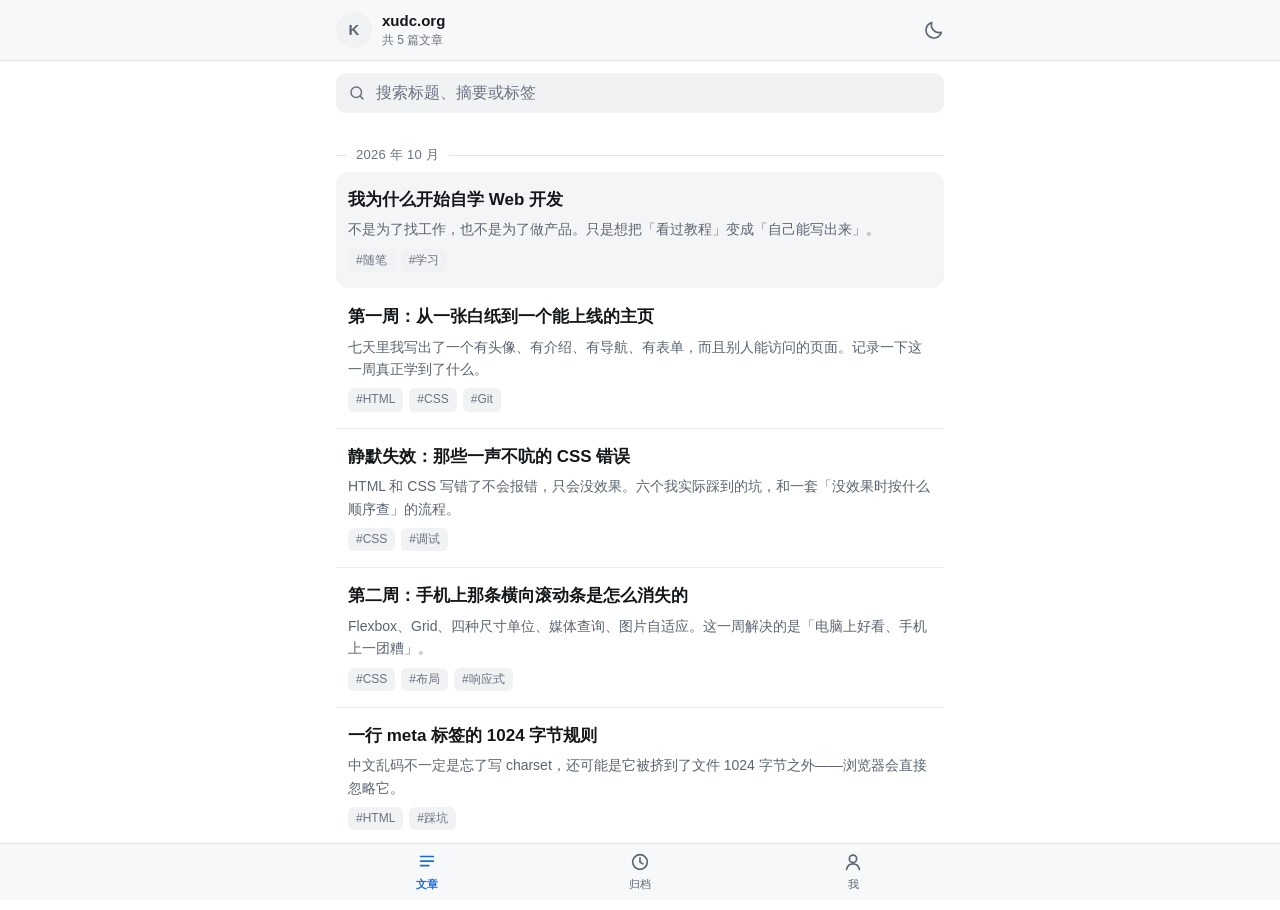
==== index.html @ 1f45d910 "首次提交：个人博客（纯静态，无框架）" ====
<!DOCTYPE html>
<html lang="zh-CN">
<head>
<meta charset="utf-8">
<meta name="viewport" content="width=device-width, initial-scale=1, viewport-fit=cover">
<title>文章 — xudc.org</title>
<meta name="description" content="kuanyuchen 的自学 Web 开发记录：HTML、CSS、JavaScript，每天一点。">
<script src="js/theme.js"></script>
<link rel="stylesheet" href="css/style.css">
</head>
<body>

<header class="topbar">
  <div class="topbar-inner">
    <div class="brand">
      <span class="avatar" aria-hidden="true">K</span>
      <span class="brand-text">
        <span class="bar-a">
          <span class="site-name">xudc.org</span>
          <span class="site-meta">共 5 篇文章</span>
        </span>
      </span>
    </div>
    <button class="icon-btn" id="themeToggle" type="button" aria-label="切换到深色模式">
      <svg class="ico icon-moon" width="22" height="22" viewBox="0 0 24 24" fill="none" stroke="currentColor" stroke-width="1.8" stroke-linecap="round" stroke-linejoin="round" aria-hidden="true"><path d="M20 14.5A8.5 8.5 0 0 1 9.5 4a8.5 8.5 0 1 0 10.5 10.5z"/></svg>
      <svg class="ico icon-sun" width="22" height="22" viewBox="0 0 24 24" fill="none" stroke="currentColor" stroke-width="1.8" stroke-linecap="round" aria-hidden="true"><circle cx="12" cy="12" r="4"/><path d="M12 2v2M12 20v2M2 12h2M20 12h2M4.9 4.9l1.4 1.4M17.7 17.7l1.4 1.4M19.1 4.9l-1.4 1.4M6.3 17.7l-1.4 1.4"/></svg>
    </button>
  </div>
</header>

<main class="wrap">

  <!-- 页面上不显示这个标题，但搜索引擎和读屏软件需要它 -->
  <h1 class="sr-only">xudc.org 的文章列表</h1>

  <!-- 搜索：没有 JavaScript 时它不会筛，但也绝不会报错 -->
  <form class="search" role="search">
    <svg width="18" height="18" viewBox="0 0 24 24" fill="none" stroke="currentColor" stroke-width="2" stroke-linecap="round" aria-hidden="true"><circle cx="11" cy="11" r="7"/><path d="M20 20l-3.8-3.8"/></svg>
    <input id="q" type="search" placeholder="搜索标题、摘要或标签" autocomplete="off" enterkeyhint="search">
  </form>

  <div id="listWrap">

    <!-- 一个月一组。月份标题同时承担「日期」的展示，所以每篇文章里不再写日期。 -->
    <section class="month">
      <h2 class="month-title"><span>2026 年 10 月</span></h2>

      <ul class="post-list">

        <li class="post is-pinned">
          <a class="post-link" href="posts/why-learn-web.html">
            <h3 class="post-title">我为什么开始自学 Web 开发</h3>
            <p class="post-summary">不是为了找工作，也不是为了做产品。只是想把「看过教程」变成「自己能写出来」。</p>
            <p class="post-tags"><span class="tag">#随笔</span><span class="tag">#学习</span></p>
          </a>
        </li>

        <li class="post">
          <a class="post-link" href="posts/week1-first-page.html">
            <h3 class="post-title">第一周：从一张白纸到一个能上线的主页</h3>
            <p class="post-summary">七天里我写出了一个有头像、有介绍、有导航、有表单，而且别人能访问的页面。记录一下这一周真正学到了什么。</p>
            <p class="post-tags"><span class="tag">#HTML</span><span class="tag">#CSS</span><span class="tag">#Git</span></p>
          </a>
        </li>

        <li class="post">
          <a class="post-link" href="posts/silent-css-failures.html">
            <h3 class="post-title">静默失效：那些一声不吭的 CSS 错误</h3>
            <p class="post-summary">HTML 和 CSS 写错了不会报错，只会没效果。六个我实际踩到的坑，和一套「没效果时按什么顺序查」的流程。</p>
            <p class="post-tags"><span class="tag">#CSS</span><span class="tag">#调试</span></p>
          </a>
        </li>

        <li class="post">
          <a class="post-link" href="posts/week2-responsive.html">
            <h3 class="post-title">第二周：手机上那条横向滚动条是怎么消失的</h3>
            <p class="post-summary">Flexbox、Grid、四种尺寸单位、媒体查询、图片自适应。这一周解决的是「电脑上好看、手机上一团糟」。</p>
            <p class="post-tags"><span class="tag">#CSS</span><span class="tag">#布局</span><span class="tag">#响应式</span></p>
          </a>
        </li>

        <li class="post">
          <a class="post-link" href="posts/meta-charset-1024.html">
            <h3 class="post-title">一行 meta 标签的 1024 字节规则</h3>
            <p class="post-summary">中文乱码不一定是忘了写 charset，还可能是它被挤到了文件 1024 字节之外——浏览器会直接忽略它。</p>
            <p class="post-tags"><span class="tag">#HTML</span><span class="tag">#踩坑</span></p>
          </a>
        </li>

      </ul>
    </section>

  </div>

  <p class="list-empty" id="listEmpty" hidden>没有找到相关的文章。</p>

</main>

<nav class="tabbar">
  <div class="tabbar-inner">
    <a class="tab is-active" href="index.html">
      <svg viewBox="0 0 24 24" fill="none" stroke="currentColor" stroke-width="1.8" stroke-linecap="round" aria-hidden="true"><path d="M5 6h14M5 11h14M5 16h9"/></svg>
      文章
    </a>
    <a class="tab" href="archive.html">
      <svg viewBox="0 0 24 24" fill="none" stroke="currentColor" stroke-width="1.8" stroke-linecap="round" aria-hidden="true"><circle cx="12" cy="12" r="8"/><path d="M12 7.5V12l3 2"/></svg>
      归档
    </a>
    <a class="tab" href="me.html">
      <svg viewBox="0 0 24 24" fill="none" stroke="currentColor" stroke-width="1.8" stroke-linecap="round" aria-hidden="true"><circle cx="12" cy="8.5" r="4"/><path d="M5 20c.8-4 4-6 7-6s6.2 2 7 6"/></svg>
      我
    </a>
  </div>
</nav>

<script src="js/app.js"></script>
</body>
</html>
---- css/style.css ----
/* ============================================================================
   xudc.org —— 全站样式
   ----------------------------------------------------------------------------
   这个文件负责：配色变量、顶栏、底栏、文章列表、归档页、「我」页、搜索框。

   文章正文的排版在 css/post.css 里（只有文章页会加载它）。

   ⚠️ 改配色时注意：深色那组变量写了【两遍】（下面第 2 节和第 3 节），
      两处内容必须完全一致。原因见第 2 节顶部的注释。
   ============================================================================ */


/* ============================================================================
   1. 浅色配色（默认）
   ============================================================================ */
html {
  /* 告诉浏览器"这个页面在浅色模式下"，这样滚动条、表单控件也会跟着变 */
  color-scheme: light;

  --bg: #ffffff;          /* 页面底色 */
  --bg-soft: #f7f8f9;     /* 顶栏、底栏 */
  --bg-sunken: #f1f2f4;   /* 搜索框、标签、代码块的底 */
  --bg-pin: #f4f5f7;      /* 置顶文章那一行的底（全站唯一的"强调"） */

  --text: #14171a;        /* 正文主色 */
  --text-sub: #5b6470;    /* 次要文字：摘要、说明 —— 白底上 6.00:1 */
  --text-meta: #6b7280;   /* 元信息：日期、标签 —— 白底上 4.83:1 */

  --line: #ebedef;        /* 列表里那种几乎看不见的分隔线 */
  --line-strong: #dfe2e6; /* 需要看得见的分隔线（顶栏、底栏） */

  --accent: #1a6dd4;      /* 链接、当前标签页 —— 白底上 5.02:1 */
  --press: #eef0f2;       /* 手指按下去时的反馈色 */

  --col: 640px;           /* 内容列的最大宽度（电脑上居中） */
  --topbar-h: 56px;
  --tabbar-h: 56px;
}


/* ============================================================================
   2. 深色配色（跟随系统）
   ----------------------------------------------------------------------------
   条件写的是 html:not([data-theme="light"])，意思是：
   「系统是深色，而且用户没有手动把主题锁成浅色」时才生效。

   第 3 节是「用户手动点开关选了深色」时生效。

   为什么必须写两遍：CSS 没有办法"把一个变量组定义一次、被两个条件引用"。
   所以只能复制一份。改深色配色时，两处一起改 —— 这是本项目唯一的
   手工同步点，README 里也写了。
   ============================================================================ */
@media (prefers-color-scheme: dark) {
  html:not([data-theme="light"]) {
    color-scheme: dark;

    --bg: #0f1115;
    --bg-soft: #16191e;
    --bg-sunken: #1c2027;
    --bg-pin: #1b2027;

    --text: #e8eaed;
    --text-sub: #a8b0ba;
    --text-meta: #8b939e;

    --line: #23272e;
    --line-strong: #2c3138;

    --accent: #6aa9ff;
    --press: #1e232a;
  }
}


/* ============================================================================
   3. 深色配色（用户手动选择）
   ⚠️ 这一节的内容必须和第 2 节里那一组完全一样。
   ============================================================================ */
html[data-theme="dark"] {
  color-scheme: dark;

  --bg: #0f1115;
  --bg-soft: #16191e;
  --bg-sunken: #1c2027;
  --bg-pin: #1b2027;

  --text: #e8eaed;
  --text-sub: #a8b0ba;
  --text-meta: #8b939e;

  --line: #23272e;
  --line-strong: #2c3138;

  --accent: #6aa9ff;
  --press: #1e232a;
}


/* ============================================================================
   4. 基础
   ============================================================================ */
* {
  box-sizing: border-box;
}

html {
  /* 阻止 iOS 横屏时自作主张放大字号 */
  -webkit-text-size-adjust: 100%;
  /* 点页内锚点跳转时，别让标题被吸顶的顶栏盖住 */
  scroll-padding-top: calc(var(--topbar-h) + 12px);
}

body {
  margin: 0;
  /* 手机端优先的中文字体栈：从上往下找第一个系统里装了的 */
  font-family: -apple-system, BlinkMacSystemFont, "Segoe UI", "PingFang SC",
               "Hiragino Sans GB", "Microsoft YaHei", "Noto Sans CJK SC",
               sans-serif;
  font-size: 16px;
  line-height: 1.6;
  color: var(--text);
  background: var(--bg);
  /* 底栏是固定定位的，会盖住页面最后一段。这里给它留出位置。 */
  padding-bottom: calc(var(--tabbar-h) + env(safe-area-inset-bottom, 0px) + 8px);
  /* 关掉手机点击时那层灰蓝色高亮块 —— 我们自己用 :active 做反馈 */
  -webkit-tap-highlight-color: transparent;
}

a {
  color: inherit;
  text-decoration: none;
}

img {
  max-width: 100%;
  height: auto;
}

button {
  font: inherit;
  color: inherit;
}

/* 键盘 Tab 走到时才显示焦点框（鼠标点击不显示，视觉更干净） */
:focus-visible {
  outline: 2px solid var(--accent);
  outline-offset: 2px;
  border-radius: 4px;
}

/* 行内代码。
   放在这里而不是 post.css，是因为它在文章正文之外也会出现
   （比如「我」页的每一条内容里）。 */
code {
  font-family: ui-monospace, SFMono-Regular, Menlo, Consolas,
               "Liberation Mono", monospace;
  font-size: 0.9em;
  padding: 2px 5px;
  border-radius: 5px;
  background: var(--bg-sunken);
}

/* 只给读屏软件看的文字：视觉上不存在，但 HTML 里在 */
.sr-only {
  position: absolute;
  width: 1px;
  height: 1px;
  padding: 0;
  margin: -1px;
  overflow: hidden;
  clip: rect(0, 0, 0, 0);
  white-space: nowrap;
  border: 0;
}


/* ============================================================================
   5. 内容列
   ----------------------------------------------------------------------------
   max-width + margin: 0 auto 就是"电脑上居中的一列"。
   手机上没有 640px 那么宽，它会自动缩到 100%，不会横向滚动。
   ============================================================================ */
.wrap {
  max-width: var(--col);
  margin: 0 auto;
  padding: 0 16px;
}


/* ============================================================================
   6. 顶栏（吸顶）
   ----------------------------------------------------------------------------
   sticky 的意思是"滚动时粘在顶部"，但它仍然占着文档流里的位置。
   所以页面内容不需要额外的 padding 去躲它 —— 这是它比 position: fixed
   省事的地方。
   ============================================================================ */
.topbar {
  position: sticky;
  top: 0;
  z-index: 20;
  background: var(--bg-soft);
  border-bottom: 1px solid var(--line-strong);
  /* 刘海屏：把内容压到安全区下面 */
  padding-top: env(safe-area-inset-top, 0px);
}

.topbar-inner {
  max-width: var(--col);
  margin: 0 auto;
  padding: 8px 12px 8px 16px;
  min-height: var(--topbar-h);
  display: flex;
  align-items: center;
  gap: 12px;
}

.brand {
  flex: 1;
  min-width: 0;
  display: flex;
  align-items: center;
  gap: 10px;
}

/* 头像：没有图片时显示名字首字，有图片时被 css 里的 background-image 盖住 */
.avatar {
  flex: none;
  width: 36px;
  height: 36px;
  border-radius: 50%;
  display: grid;
  place-items: center;
  background-color: var(--bg-sunken);
  background-size: cover;
  background-position: center;
  background-repeat: no-repeat;
  color: var(--text-sub);
  font-size: 15px;
  font-weight: 600;
  user-select: none;
}

.brand-text {
  position: relative;
  display: block;
  flex: 1;
  min-width: 0;
}

/* 顶栏的两套内容叠在同一个位置，靠透明度互换 —— 高度不变，所以不会跳动 */
.bar-a,
.bar-b {
  display: block;
  transition: opacity 0.2s ease;
}

.bar-b {
  position: absolute;
  inset: 0;
  opacity: 0;
  pointer-events: none;
}

.topbar.is-alt .bar-a {
  opacity: 0;
}

.topbar.is-alt .bar-b {
  opacity: 1;
}

.site-name {
  display: block;
  font-size: 15px;
  font-weight: 600;
  line-height: 1.35;
  white-space: nowrap;
  overflow: hidden;
  text-overflow: ellipsis;
}

.site-meta {
  display: block;
  font-size: 12px;
  line-height: 1.4;
  color: var(--text-meta);
  white-space: nowrap;
  overflow: hidden;
  text-overflow: ellipsis;
}

/* 文章页顶栏左边的返回入口 */
.back {
  flex: 1;
  min-width: 0;
  display: flex;
  align-items: center;
  gap: 6px;
  font-size: 15px;
  font-weight: 500;
  color: var(--accent);
}

/* 图标按钮（深色开关）。44px 是手机上"一定点得中"的最小尺寸。 */
.icon-btn {
  flex: none;
  width: 44px;
  height: 44px;
  display: grid;
  place-items: center;
  margin-right: -8px;
  background: none;
  border: 0;
  border-radius: 50%;
  cursor: pointer;
  color: var(--text-sub);
}

.icon-btn:active {
  background: var(--press);
}

/* 两个图标叠着放，靠主题状态显示其中一个 */
.icon-btn .ico {
  grid-area: 1 / 1;
  transition: opacity 0.2s ease, transform 0.2s ease;
}

/* 默认（浅色）：显示月亮，意思是"点一下切到深色" */
.icon-sun { opacity: 0; transform: scale(0.6) rotate(-40deg); }
.icon-moon { opacity: 1; }

@media (prefers-color-scheme: dark) {
  html:not([data-theme="light"]) .icon-sun { opacity: 1; transform: none; }
  html:not([data-theme="light"]) .icon-moon { opacity: 0; transform: scale(0.6) rotate(40deg); }
}

html[data-theme="dark"] .icon-sun { opacity: 1; transform: none; }
html[data-theme="dark"] .icon-moon { opacity: 0; transform: scale(0.6) rotate(40deg); }


/* ============================================================================
   7. 搜索框
   ============================================================================ */
.search {
  display: flex;
  align-items: center;
  gap: 8px;
  height: 40px;
  margin: 12px 0 4px;
  padding: 0 12px;
  border-radius: 10px;
  background: var(--bg-sunken);
  color: var(--text-meta);
}

.search input {
  flex: 1;
  min-width: 0;
  border: 0;
  outline: 0;
  background: transparent;
  font: inherit;
  /* 必须 ≥16px，否则 iOS 一聚焦就会把整个页面放大 */
  font-size: 16px;
  color: var(--text);
}

.search input::placeholder {
  color: var(--text-meta);
}

.list-empty {
  padding: 48px 16px;
  text-align: center;
  font-size: 14px;
  color: var(--text-sub);
}

.list-empty[hidden] {
  display: none;
}


/* ============================================================================
   8. 月份标题
   ----------------------------------------------------------------------------
   它同时干两件事：
     ① 把列表按月份分段
     ② 承担"日期"这个信息的展示 —— 所以每一篇文章里不用再写日期
   左右两条细线是从你的草图（------- 2026年10月 -------）来的。
   ============================================================================ */
.month-title {
  display: flex;
  align-items: center;
  gap: 10px;
  margin: 32px 0 2px;
  font-size: 13px;
  font-weight: 500;
  letter-spacing: 0.02em;
  color: var(--text-meta);
}

.month-title::before {
  content: "";
  flex: none;
  width: 10px;
  height: 1px;
  background: var(--line-strong);
}

.month-title::after {
  content: "";
  flex: 1;
  height: 1px;
  background: var(--line-strong);
}

.month[hidden] {
  display: none;
}


/* ============================================================================
   9. 文章列表
   ============================================================================ */
.post-list {
  list-style: none;
  margin: 0;
  padding: 0;
}

/* 同月内每篇文章之间一条极浅的线。
   月与月之间不画线 —— 月份标题本身就是分隔，画了反而乱。 */
.post + .post {
  border-top: 1px solid var(--line);
}

.post-link {
  display: block;
  padding: 16px 12px;
  border-radius: 12px;
}

.post-link:active {
  background: var(--press);
}

/* 置顶：唯一的"强调"，浅浅一层灰底，没有任何图标 */
.post.is-pinned {
  border-top-color: transparent;
  background: var(--bg-pin);
  border-radius: 12px;
  margin-top: 6px;
}

/* 置顶那一行的下一条，别贴着卡片底边画线 */
.post.is-pinned + .post {
  border-top-color: transparent;
}

.post-title {
  margin: 0;
  font-size: 17px;
  font-weight: 600;
  line-height: 1.45;
  /* 标题最多两行，第三行开始变省略号 */
  display: -webkit-box;
  -webkit-box-orient: vertical;
  -webkit-line-clamp: 2;
  line-clamp: 2;
  overflow: hidden;
}

.post-summary {
  margin: 6px 0 0;
  font-size: 14px;
  line-height: 1.6;
  color: var(--text-sub);
  /* 摘要固定两行 */
  display: -webkit-box;
  -webkit-box-orient: vertical;
  -webkit-line-clamp: 2;
  line-clamp: 2;
  overflow: hidden;
}

.post-tags {
  margin: 8px 0 0;
  display: flex;
  flex-wrap: wrap;
  gap: 6px;
}

.tag {
  display: inline-block;
  padding: 2px 8px;
  border-radius: 6px;
  background: var(--bg-sunken);
  color: var(--text-meta);
  font-size: 12px;
  line-height: 1.6;
  white-space: nowrap;
}


/* ============================================================================
   10. 归档页
   ----------------------------------------------------------------------------
   和主页列表用的是同一份内容，但只留标题 —— 目的是一屏能扫完全部文章。
   ============================================================================ */
.archive-list {
  list-style: none;
  margin: 0;
  padding: 0;
}

.archive-item {
  display: flex;
  align-items: baseline;
  gap: 10px;
  padding: 10px 12px;
  border-radius: 8px;
}

.archive-item:active {
  background: var(--press);
}

.archive-date {
  flex: none;
  width: 52px;
  font-size: 13px;
  color: var(--text-meta);
  font-variant-numeric: tabular-nums;
}

.archive-title {
  flex: 1;
  min-width: 0;
  font-size: 15px;
  line-height: 1.5;
}


/* ============================================================================
   11.「我」页
   ============================================================================ */
.hero {
  padding: 32px 4px 28px;
  text-align: center;
}

.hero-avatar {
  width: 84px;
  height: 84px;
  margin: 0 auto 14px;
  border-radius: 50%;
  display: grid;
  place-items: center;
  background-color: var(--bg-sunken);
  background-size: cover;
  background-position: center;
  color: var(--text-sub);
  font-size: 32px;
  font-weight: 600;
  user-select: none;
}

.hero-name {
  margin: 0;
  font-size: 20px;
  font-weight: 700;
}

.hero-bio {
  max-width: 30em;
  margin: 12px auto 0;
  font-size: 15px;
  line-height: 1.75;
  color: var(--text-sub);
}

.hero-bio p {
  margin: 0 0 8px;
}

.hero-bio p:last-child {
  margin-bottom: 0;
}

.hero-links {
  margin: 16px 0 0;
  display: flex;
  flex-wrap: wrap;
  justify-content: center;
  gap: 8px 18px;
  font-size: 14px;
}

.hero-links a {
  color: var(--accent);
}

.feed {
  list-style: none;
  margin: 0;
  padding: 0;
}

.feed-item {
  padding: 16px 12px;
  border-top: 1px solid var(--line);
}

.feed-date {
  display: block;
  font-size: 12px;
  color: var(--text-meta);
}

.feed-text {
  margin: 4px 0 0;
  font-size: 15px;
  line-height: 1.7;
}


/* ============================================================================
   12. 底栏（固定）
   ============================================================================ */
.tabbar {
  position: fixed;
  left: 0;
  right: 0;
  bottom: 0;
  z-index: 20;
  background: var(--bg-soft);
  border-top: 1px solid var(--line-strong);
  /* 全面屏底部那条横条：把按钮抬到它上面去 */
  padding-bottom: env(safe-area-inset-bottom, 0px);
}

.tabbar-inner {
  max-width: var(--col);
  margin: 0 auto;
  display: flex;
}

.tab {
  flex: 1;
  min-height: var(--tabbar-h);
  display: flex;
  flex-direction: column;
  align-items: center;
  justify-content: center;
  gap: 3px;
  font-size: 11px;
  color: var(--text-sub);
}

.tab:active {
  background: var(--press);
}

.tab.is-active {
  color: var(--accent);
  font-weight: 600;
}

.tab svg {
  width: 22px;
  height: 22px;
}


/* ============================================================================
   13. 尊重系统「减弱动态效果」的设置
   ============================================================================ */
@media (prefers-reduced-motion: reduce) {
  .bar-a,
  .bar-b,
  .icon-btn .ico {
    transition: none;
  }
}
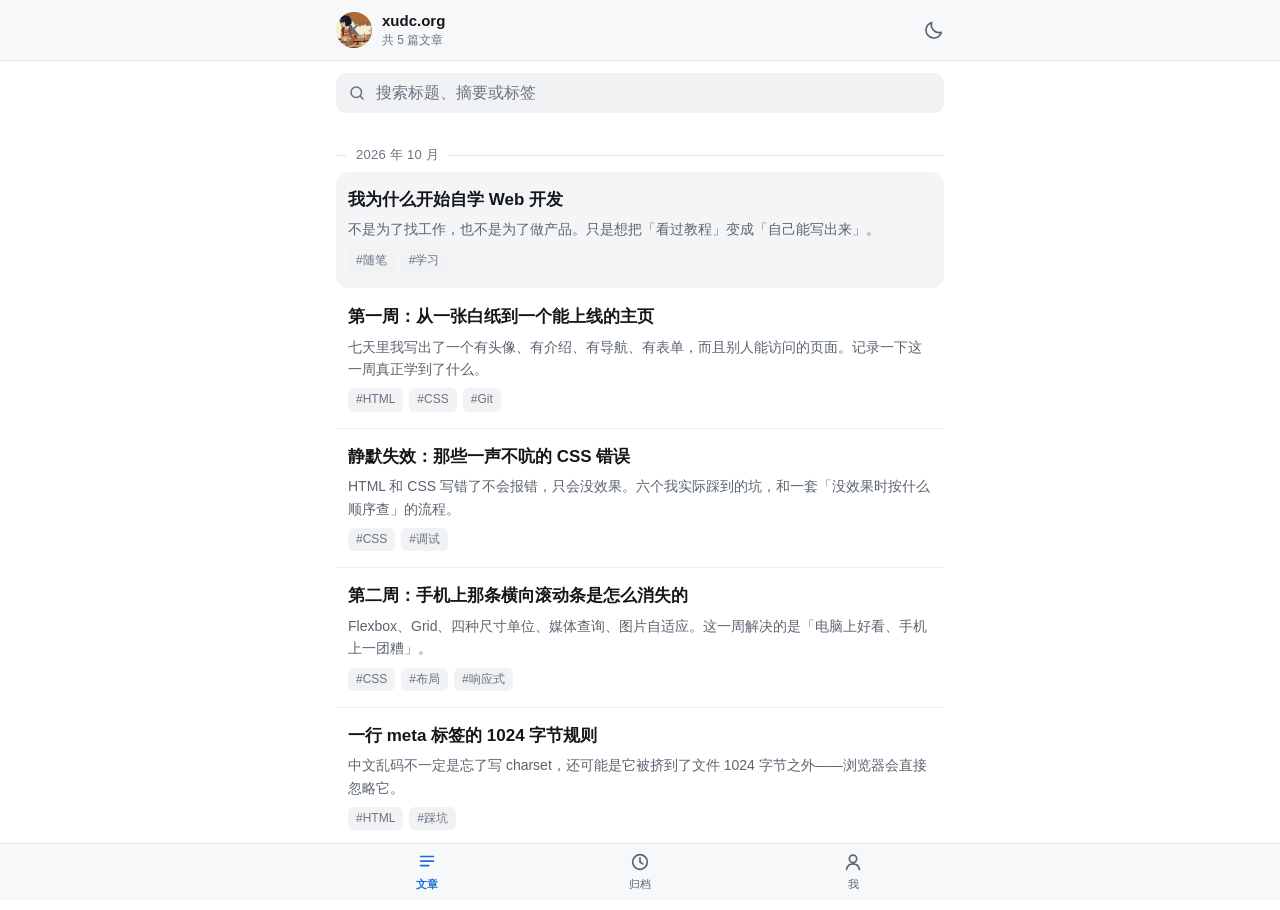
==== commit 81dd667d: "更改头像" ====
--- a/index.html
+++ b/index.html
@@ -13,7 +13,7 @@
 <header class="topbar">
   <div class="topbar-inner">
     <div class="brand">
-      <span class="avatar" aria-hidden="true">K</span>
+      <span class="avatar" style="background-image: url('img/touxiang.jpg')" aria-hidden="true">K</span>
       <span class="brand-text">
         <span class="bar-a">
           <span class="site-name">xudc.org</span>
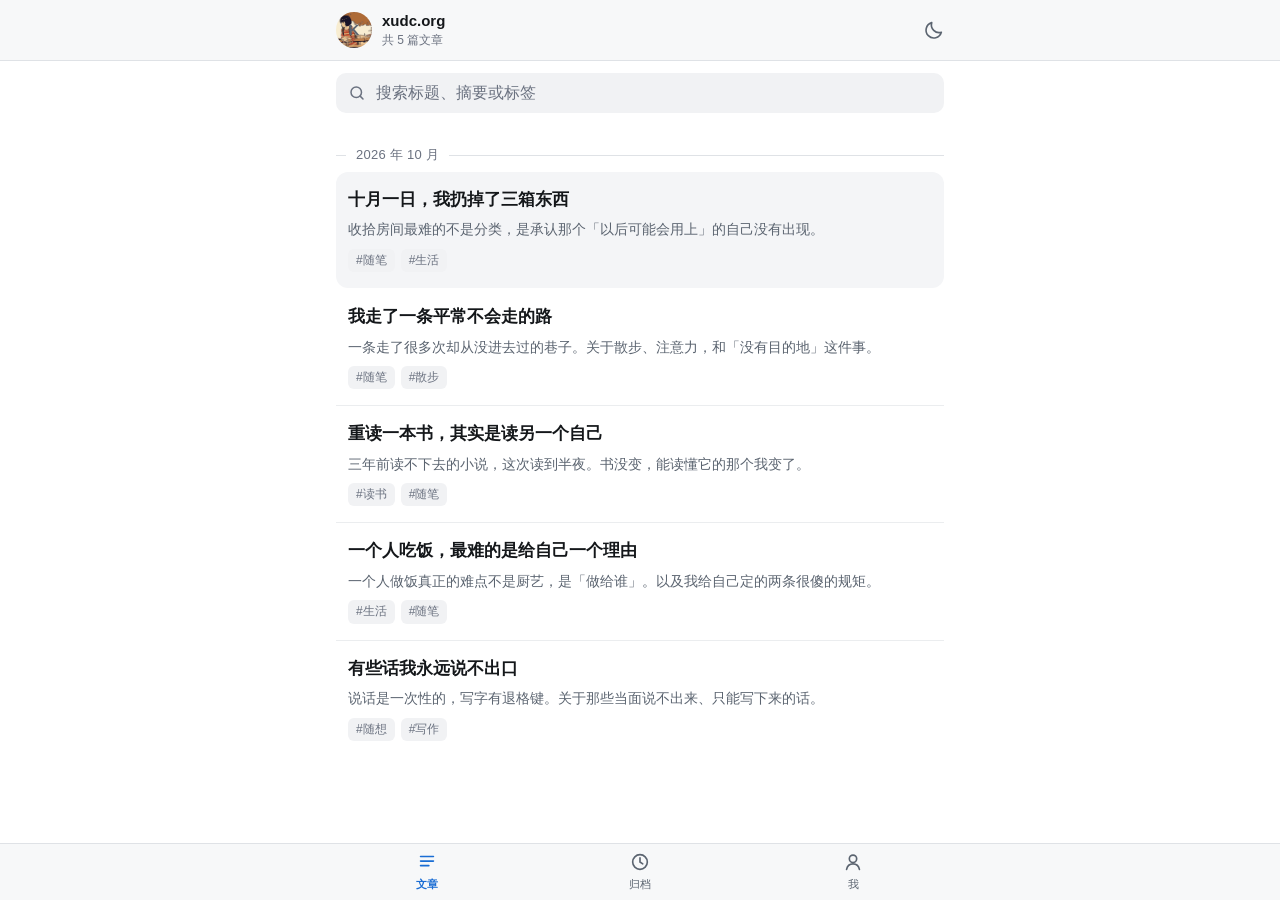
==== commit 8e02b005: "换掉占位文章：「我」页动态一并换成日常向" ====
--- a/index.html
+++ b/index.html
@@ -7,6 +7,18 @@
 <meta name="description" content="kuanyuchen 的自学 Web 开发记录：HTML、CSS、JavaScript，每天一点。">
 <script src="js/theme.js"></script>
 <link rel="stylesheet" href="css/style.css">
+
+<!-- 让 iOS 把这个站当成一个 App（而不是一个网址）装到主屏幕上。
+     scope 写在 manifest 里 —— 它决定「哪些页面算这个 App 的地盘」，
+     地盘内的跳转才不会掉回 Safari。详见 README「装到手机主屏幕上」。 -->
+<link rel="manifest" href="manifest.webmanifest">
+<link rel="apple-touch-icon" href="img/touxiang-180.png">
+<meta name="apple-mobile-web-app-capable" content="yes">
+<meta name="apple-mobile-web-app-title" content="xudc">
+<meta name="mobile-web-app-capable" content="yes">
+<!-- 独立窗口顶部那条状态栏的颜色：浅色/深色各一个，别再写两遍深色变量了 -->
+<meta name="theme-color" content="#ffffff" media="(prefers-color-scheme: light)">
+<meta name="theme-color" content="#0f1115" media="(prefers-color-scheme: dark)">
 </head>
 <body>
 
@@ -48,42 +60,42 @@
       <ul class="post-list">
 
         <li class="post is-pinned">
-          <a class="post-link" href="posts/why-learn-web.html">
-            <h3 class="post-title">我为什么开始自学 Web 开发</h3>
-            <p class="post-summary">不是为了找工作，也不是为了做产品。只是想把「看过教程」变成「自己能写出来」。</p>
-            <p class="post-tags"><span class="tag">#随笔</span><span class="tag">#学习</span></p>
+          <a class="post-link" href="posts/tidy-the-drawer.html">
+            <h3 class="post-title">十月一日，我扔掉了三箱东西</h3>
+            <p class="post-summary">收拾房间最难的不是分类，是承认那个「以后可能会用上」的自己没有出现。</p>
+            <p class="post-tags"><span class="tag">#随笔</span><span class="tag">#生活</span></p>
           </a>
         </li>
 
         <li class="post">
-          <a class="post-link" href="posts/week1-first-page.html">
-            <h3 class="post-title">第一周：从一张白纸到一个能上线的主页</h3>
-            <p class="post-summary">七天里我写出了一个有头像、有介绍、有导航、有表单，而且别人能访问的页面。记录一下这一周真正学到了什么。</p>
-            <p class="post-tags"><span class="tag">#HTML</span><span class="tag">#CSS</span><span class="tag">#Git</span></p>
+          <a class="post-link" href="posts/an-autumn-walk.html">
+            <h3 class="post-title">我走了一条平常不会走的路</h3>
+            <p class="post-summary">一条走了很多次却从没进去过的巷子。关于散步、注意力，和「没有目的地」这件事。</p>
+            <p class="post-tags"><span class="tag">#随笔</span><span class="tag">#散步</span></p>
           </a>
         </li>
 
         <li class="post">
-          <a class="post-link" href="posts/silent-css-failures.html">
-            <h3 class="post-title">静默失效：那些一声不吭的 CSS 错误</h3>
-            <p class="post-summary">HTML 和 CSS 写错了不会报错，只会没效果。六个我实际踩到的坑，和一套「没效果时按什么顺序查」的流程。</p>
-            <p class="post-tags"><span class="tag">#CSS</span><span class="tag">#调试</span></p>
+          <a class="post-link" href="posts/rereading-an-old-book.html">
+            <h3 class="post-title">重读一本书，其实是读另一个自己</h3>
+            <p class="post-summary">三年前读不下去的小说，这次读到半夜。书没变，能读懂它的那个我变了。</p>
+            <p class="post-tags"><span class="tag">#读书</span><span class="tag">#随笔</span></p>
           </a>
         </li>
 
         <li class="post">
-          <a class="post-link" href="posts/week2-responsive.html">
-            <h3 class="post-title">第二周：手机上那条横向滚动条是怎么消失的</h3>
-            <p class="post-summary">Flexbox、Grid、四种尺寸单位、媒体查询、图片自适应。这一周解决的是「电脑上好看、手机上一团糟」。</p>
-            <p class="post-tags"><span class="tag">#CSS</span><span class="tag">#布局</span><span class="tag">#响应式</span></p>
+          <a class="post-link" href="posts/cooking-for-one.html">
+            <h3 class="post-title">一个人吃饭，最难的是给自己一个理由</h3>
+            <p class="post-summary">一个人做饭真正的难点不是厨艺，是「做给谁」。以及我给自己定的两条很傻的规矩。</p>
+            <p class="post-tags"><span class="tag">#生活</span><span class="tag">#随笔</span></p>
           </a>
         </li>
 
         <li class="post">
-          <a class="post-link" href="posts/meta-charset-1024.html">
-            <h3 class="post-title">一行 meta 标签的 1024 字节规则</h3>
-            <p class="post-summary">中文乱码不一定是忘了写 charset，还可能是它被挤到了文件 1024 字节之外——浏览器会直接忽略它。</p>
-            <p class="post-tags"><span class="tag">#HTML</span><span class="tag">#踩坑</span></p>
+          <a class="post-link" href="posts/things-i-cant-say.html">
+            <h3 class="post-title">有些话我永远说不出口</h3>
+            <p class="post-summary">说话是一次性的，写字有退格键。关于那些当面说不出来、只能写下来的话。</p>
+            <p class="post-tags"><span class="tag">#随想</span><span class="tag">#写作</span></p>
           </a>
         </li>
 
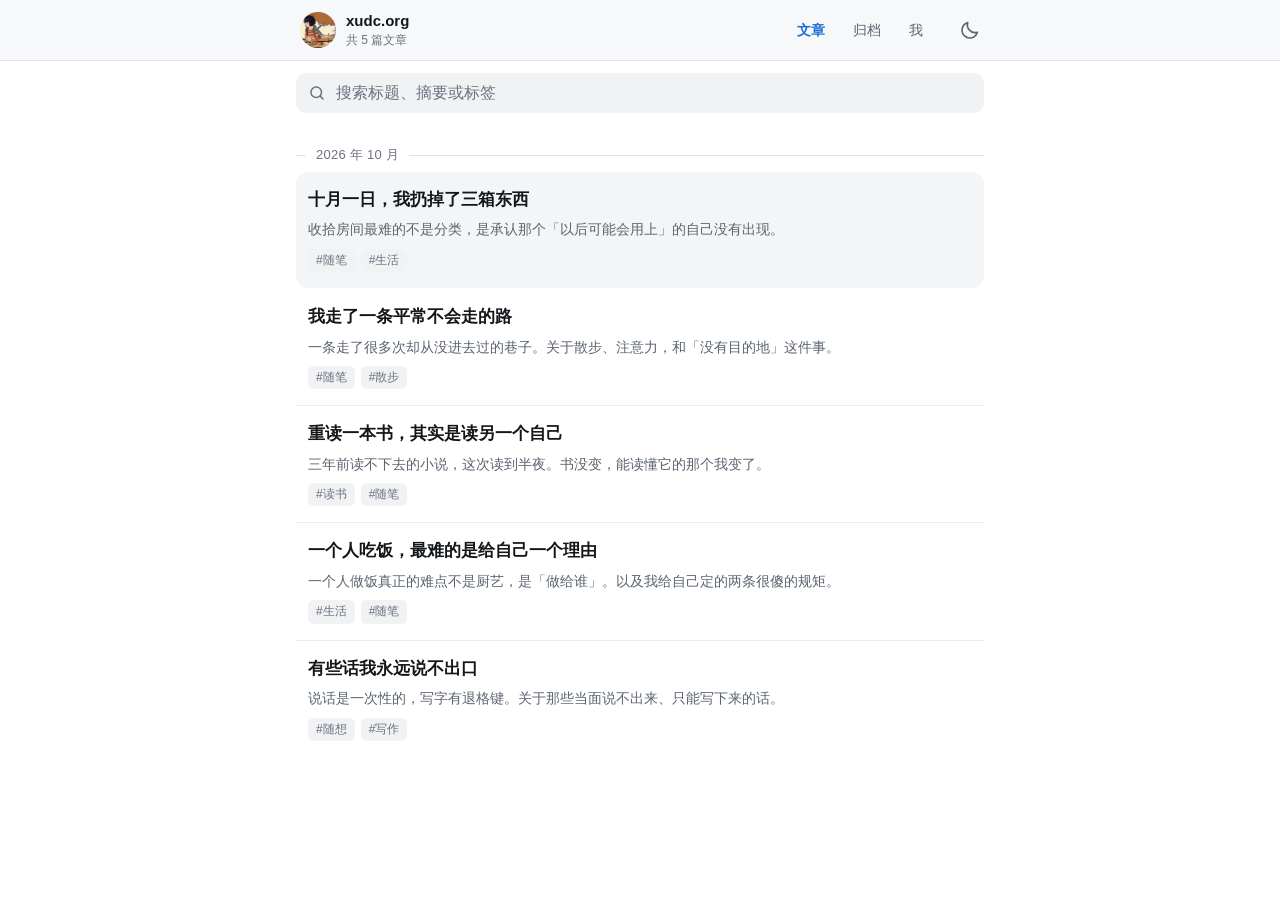
==== commit 4eb45924: "桌面端：导航移到顶栏，底栏仅在手机显示" ====
--- a/index.html
+++ b/index.html
@@ -33,6 +33,15 @@
         </span>
       </span>
     </div>
+
+    <!-- 桌面端导航：手机上 display: none，只在 ≥768px 时出现（见 style.css 第 14、15 节）。
+         当前页在链接上加 .is-active，和底栏那三个保持一致。 -->
+    <nav class="nav-desktop" aria-label="站点导航">
+      <a href="index.html" class="is-active">文章</a>
+      <a href="archive.html">归档</a>
+      <a href="me.html">我</a>
+    </nav>
+
     <button class="icon-btn" id="themeToggle" type="button" aria-label="切换到深色模式">
       <svg class="ico icon-moon" width="22" height="22" viewBox="0 0 24 24" fill="none" stroke="currentColor" stroke-width="1.8" stroke-linecap="round" stroke-linejoin="round" aria-hidden="true"><path d="M20 14.5A8.5 8.5 0 0 1 9.5 4a8.5 8.5 0 1 0 10.5 10.5z"/></svg>
       <svg class="ico icon-sun" width="22" height="22" viewBox="0 0 24 24" fill="none" stroke="currentColor" stroke-width="1.8" stroke-linecap="round" aria-hidden="true"><circle cx="12" cy="12" r="4"/><path d="M12 2v2M12 20v2M2 12h2M20 12h2M4.9 4.9l1.4 1.4M17.7 17.7l1.4 1.4M19.1 4.9l-1.4 1.4M6.3 17.7l-1.4 1.4"/></svg>
--- a/css/style.css
+++ b/css/style.css
@@ -684,3 +684,98 @@
     transition: none;
   }
 }
+
+
+/* ============================================================================
+   14. 顶栏里的桌面导航
+   ----------------------------------------------------------------------------
+   HTML 里 .nav-desktop 写在主题开关按钮【之前】，所有页面都有这一段。
+
+   默认（手机）它是 display: none —— 手机上导航靠底部那条 .tabbar，
+   顶栏里再塞一行链接会把站名挤成两行。所以这里先藏起来，
+   等屏幕够宽了（下一节）再让它出现。
+
+   为什么不复用 .tabbar：底栏那三个链接是"图标在上、文字在下"的竖排结构，
+   塞进顶栏要写一堆反向覆盖，容易出细节问题。新加一个干净的 <nav> 更省事。
+   ============================================================================ */
+.nav-desktop {
+  display: none;
+}
+
+
+/* ============================================================================
+   15. 桌面端（min-width: 768px）
+   ----------------------------------------------------------------------------
+   ⚠️ 这一节只写"屏幕够宽时才生效"的覆盖，用 min-width 而不是 max-width。
+
+   原因：手机样式全在上面那些默认规则里，一条都没动。手机屏幕是 375～430px，
+   永远进不来这个媒体查询 —— 所以这里的任何改动都不可能在手机上生效。
+   如果反过来用 max-width 写，就得把现有的手机样式搬进去，搬漏一条就出事。
+
+   改了什么（4 件事）：
+     ① 底栏导航隐藏 —— 桌面上一整条固定底栏很怪，而且会挡住长文章
+     ② 导航改到顶栏（.nav-desktop 从 display: none 变成 flex）
+     ③ 内容列从 640px 放到 720px
+     ④ 正文从 34em 放到 38em（约 38 个汉字一行，仍在舒适范围内）
+   ============================================================================ */
+@media (min-width: 768px) {
+
+  /* ① 底栏消失，body 也就不需要给它留出那 64px 了 */
+  .tabbar {
+    display: none;
+  }
+
+  body {
+    padding-bottom: 40px;
+  }
+
+  /* ② 顶栏导航出现。margin-left: auto 把它和主题开关一起推到右边 ——
+        .brand 上的 flex: 1 负责占住左边剩下的空间。 */
+  .nav-desktop {
+    display: flex;
+    align-items: center;
+    gap: 2px;
+    margin-left: auto;
+  }
+
+  .nav-desktop a {
+    padding: 7px 13px;
+    border-radius: 8px;
+    font-size: 14px;
+    color: var(--text-sub);
+    white-space: nowrap;
+  }
+
+  /* 鼠标悬停才有反馈色。手机上不需要，所以这段只在桌面端出现 */
+  .nav-desktop a:hover {
+    background: var(--bg-sunken);
+    color: var(--text);
+  }
+
+  /* 当前所在的那一页，和底栏的 .is-active 用同一个强调色 */
+  .nav-desktop a.is-active {
+    color: var(--accent);
+    font-weight: 600;
+  }
+
+  /* ③ 内容列宽一点。手机那条 640px 只对窄屏有意义。
+        只覆盖到顶栏内层和内容列 —— 不动 .post-footer 的 34em，
+        免得正文页的页脚比正文宽出一截。 */
+  .wrap,
+  .topbar-inner {
+    max-width: 720px;
+  }
+
+  /* ④ 正文窄一点。34em 在电脑上有点局促，38em 大约一行 38 个汉字，
+        还在中文正文"不累"的范围内。 */
+  .prose {
+    max-width: 38em;
+  }
+
+  /* 顶栏内层左右各留一点，因为这一行现在装的东西多了 */
+  .topbar-inner {
+    padding-left: 20px;
+    padding-right: 16px;
+  }
+}
+
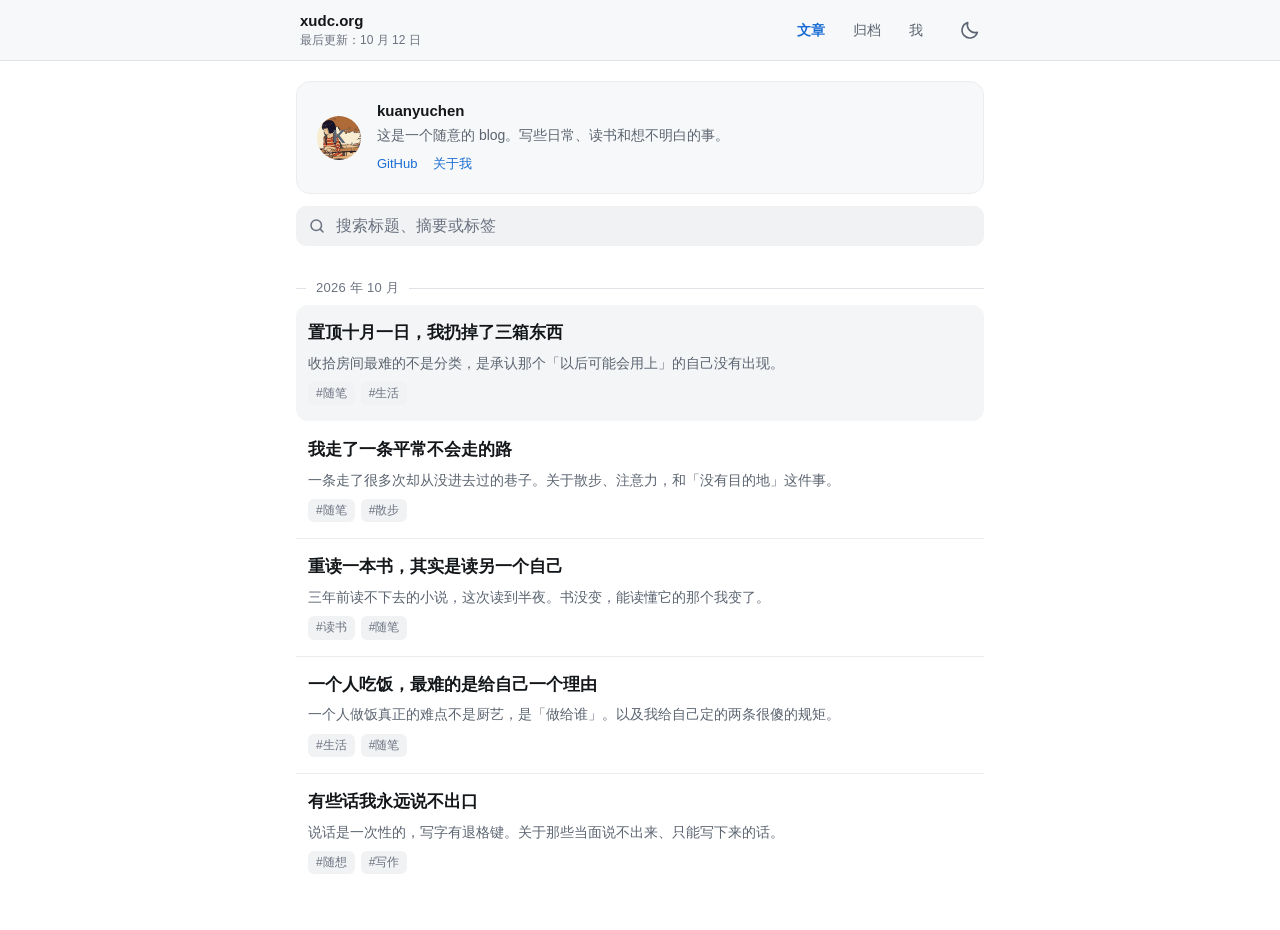
==== commit 5b5b435e: "首页加定位卡、标签可点筛选、置顶角标、动态配图 顶栏改成只放站名和「最后更新」，头像移到首页定位卡和「我」页的自我介绍里。  新增：定位卡（手机竖排/桌面横排）、标签点击筛选（与搜索叠加，无 JS 时" ====
--- a/index.html
+++ b/index.html
@@ -25,11 +25,14 @@
 <header class="topbar">
   <div class="topbar-inner">
     <div class="brand">
-      <span class="avatar" style="background-image: url('img/touxiang.jpg')" aria-hidden="true">K</span>
       <span class="brand-text">
         <span class="bar-a">
           <span class="site-name">xudc.org</span>
-          <span class="site-meta">共 5 篇文章</span>
+          <!-- 这段静态文字是「没有 JavaScript 时」的兜底。
+               有 JavaScript 时，js/app.js 会读下面列表里标了 data-newest
+               那篇的日期，把它换成「最后更新：10 月 12 日」——
+               也就是说，以后加文章不用再来改这一行。 -->
+          <span class="site-meta" id="statusLatest">共 5 篇文章</span>
         </span>
       </span>
     </div>
@@ -54,6 +57,21 @@
   <!-- 页面上不显示这个标题，但搜索引擎和读屏软件需要它 -->
   <h1 class="sr-only">xudc.org 的文章列表</h1>
 
+  <!-- 定位卡：告诉第一次来的人「这是谁的地方」。
+       页面一打开就是搜索框加列表的话，太像一份没有署名的公文。
+       手机上自动变成竖排（见 style.css 第 16 节）。 -->
+  <section class="intro">
+    <div class="intro-avatar" style="background-image: url('img/touxiang.jpg')" aria-hidden="true">K</div>
+    <div class="intro-text">
+      <h2 class="intro-name">kuanyuchen</h2>
+      <p class="intro-bio">这是一个随意的 blog。写些日常、读书和想不明白的事。</p>
+      <p class="intro-links">
+        <a href="https://github.com/kuanyuchen0309">GitHub</a>
+        <a href="me.html">关于我</a>
+      </p>
+    </div>
+  </section>
+
   <!-- 搜索：没有 JavaScript 时它不会筛，但也绝不会报错 -->
   <form class="search" role="search">
     <svg width="18" height="18" viewBox="0 0 24 24" fill="none" stroke="currentColor" stroke-width="2" stroke-linecap="round" aria-hidden="true"><circle cx="11" cy="11" r="7"/><path d="M20 20l-3.8-3.8"/></svg>
@@ -62,21 +80,34 @@
 
   <div id="listWrap">
 
+    <!-- 标签筛选的状态提示。
+         默认 hidden，点了某个标签之后 js/app.js 才把它显示出来。
+         没有 JavaScript 时它永远是隐藏的，标签也点不动 —— 不会出现
+         「点了没反应」的死按钮。 -->
+    <div class="filter-bar" id="filterBar" hidden>
+      <span class="filter-label">筛选：<strong id="filterTag"></strong><span id="filterCount"></span></span>
+      <button class="filter-clear" id="filterClear" type="button">清除</button>
+    </div>
+
     <!-- 一个月一组。月份标题同时承担「日期」的展示，所以每篇文章里不再写日期。 -->
     <section class="month">
       <h2 class="month-title"><span>2026 年 10 月</span></h2>
 
       <ul class="post-list">
 
-        <li class="post is-pinned">
+        <!-- 置顶：data-pin 里的数字是排序用的，1 最靠前。
+             想调整置顶的先后顺序，改这个数字就行，不用搬动整段 HTML。
+             这个功能要有 JavaScript 才生效；不过随便哪一条标着 data-pin，
+             静态 HTML 本来就是排在最前面的，所以关掉脚本也不会乱。 -->
+        <li class="post is-pinned" data-pin="1" data-tags="随笔 生活">
           <a class="post-link" href="posts/tidy-the-drawer.html">
-            <h3 class="post-title">十月一日，我扔掉了三箱东西</h3>
+            <h3 class="post-title"><span class="pin-badge">置顶</span>十月一日，我扔掉了三箱东西</h3>
             <p class="post-summary">收拾房间最难的不是分类，是承认那个「以后可能会用上」的自己没有出现。</p>
             <p class="post-tags"><span class="tag">#随笔</span><span class="tag">#生活</span></p>
           </a>
         </li>
 
-        <li class="post">
+        <li class="post" data-tags="随笔 散步">
           <a class="post-link" href="posts/an-autumn-walk.html">
             <h3 class="post-title">我走了一条平常不会走的路</h3>
             <p class="post-summary">一条走了很多次却从没进去过的巷子。关于散步、注意力，和「没有目的地」这件事。</p>
@@ -84,7 +115,7 @@
           </a>
         </li>
 
-        <li class="post">
+        <li class="post" data-tags="读书 随笔">
           <a class="post-link" href="posts/rereading-an-old-book.html">
             <h3 class="post-title">重读一本书，其实是读另一个自己</h3>
             <p class="post-summary">三年前读不下去的小说，这次读到半夜。书没变，能读懂它的那个我变了。</p>
@@ -92,7 +123,7 @@
           </a>
         </li>
 
-        <li class="post">
+        <li class="post" data-tags="生活 随笔">
           <a class="post-link" href="posts/cooking-for-one.html">
             <h3 class="post-title">一个人吃饭，最难的是给自己一个理由</h3>
             <p class="post-summary">一个人做饭真正的难点不是厨艺，是「做给谁」。以及我给自己定的两条很傻的规矩。</p>
@@ -100,7 +131,15 @@
           </a>
         </li>
 
-        <li class="post">
+        <!-- data-newest 标出最新的那一篇（不一定是最上面那条，因为置顶会在最前面）。
+             data-date 是它的日期 —— 顶栏的「最后更新：10 月 12 日」就是从这里算的。
+
+             为什么日期要单独写一份：列表里的日期是由月份标题（2026 年 10 月）
+             承担的，每条文章里【故意不写】<time>。所以 app.js 在列表里找不到
+             <time> 元素，只能读这个属性。写完整格式（年-月-日），
+             和文章页里 <time datetime> 的写法保持一致。
+             加新文章时：把 data-newest 和 data-date 一起挪到新的那一条上。 -->
+        <li class="post" data-tags="随想 写作" data-newest data-date="2026-10-12">
           <a class="post-link" href="posts/things-i-cant-say.html">
             <h3 class="post-title">有些话我永远说不出口</h3>
             <p class="post-summary">说话是一次性的，写字有退格键。关于那些当面说不出来、只能写下来的话。</p>
--- a/css/style.css
+++ b/css/style.css
@@ -136,9 +136,22 @@
   height: auto;
 }
 
+/* 有些 <span> 会被 js/app.js 就地换成 <button>，换成按钮之后必须长得和
+   原来一模一样。所以这里把浏览器的默认外观全部清掉 ——
+   button 天生自带边框和灰底，不清掉标签会突然变成一排小方块。
+
+   光写 `button { font: inherit; color: inherit }` 是不够的：
+   那样按钮的圆角不会跟着 .tag 走，在 Safari 上是方的。 */
 button {
   font: inherit;
   color: inherit;
+  -webkit-appearance: none;
+  appearance: none;
+  background: none;
+  border: 0;
+  padding: 0;
+  margin: 0;
+  border-radius: inherit;
 }
 
 /* 键盘 Tab 走到时才显示焦点框（鼠标点击不显示，视觉更干净） */
@@ -222,23 +235,10 @@
   gap: 10px;
 }
 
-/* 头像：没有图片时显示名字首字，有图片时被 css 里的 background-image 盖住 */
-.avatar {
-  flex: none;
-  width: 36px;
-  height: 36px;
-  border-radius: 50%;
-  display: grid;
-  place-items: center;
-  background-color: var(--bg-sunken);
-  background-size: cover;
-  background-position: center;
-  background-repeat: no-repeat;
-  color: var(--text-sub);
-  font-size: 15px;
-  font-weight: 600;
-  user-select: none;
-}
+/* 顶栏左边只放站名和状态文字，没有头像。
+   头像只出现在首页的定位卡（.intro-avatar）和「我」页的自我介绍（.hero-avatar）里 ——
+   所以这三者各自写自己的尺寸，"顶栏用的头像"这个样式已经删掉了。
+   如果以后想给顶栏加回头像，别直接复用 .intro-avatar（它的 44px 是配卡片的）。 */
 
 .brand-text {
   position: relative;
@@ -717,6 +717,9 @@
      ② 导航改到顶栏（.nav-desktop 从 display: none 变成 flex）
      ③ 内容列从 640px 放到 720px
      ④ 正文从 34em 放到 38em（约 38 个汉字一行，仍在舒适范围内）
+
+   ⚠️ 这一节是【全站唯一】加载 css/post.css 的地方 —— 也就是文章正文。
+      因为只有文章页才会同时引这两个文件。移动这一行，正文的桌面宽度就没了。
    ============================================================================ */
 @media (min-width: 768px) {
 
@@ -779,3 +782,239 @@
   }
 }
 
+
+/* ============================================================================
+   16. 定位卡（首页最上面那一块）
+   ----------------------------------------------------------------------------
+   解决的问题：首页原来一打开就是搜索框加列表，像一份没有署名的公文。
+   加一张卡说明「这是谁的地方」，第一屏才有主。
+
+   这一段【默认就是桌面端的横排布局】，手机在文件末尾第 19 节里覆盖成竖排。
+
+   注意这是本项目唯一一处故意反过来写的地方（第 15 节是"手机优先 + min-width"，
+   这里是"桌面默认 + max-width"）。理由是这张卡在手机上才是少数派形态，
+   把这段默认样式写进 min-width 反而更长。第 19 节里只有定位卡这一个元素，
+   没有任何原本就存在的手机样式被搬过去，所以第 15 节那段警告在这里不适用。
+   ============================================================================ */
+.intro {
+  display: flex;
+  align-items: center;
+  gap: 16px;
+  margin: 20px 0 4px;
+  padding: 18px 20px;
+  border: 1px solid var(--line);
+  border-radius: 14px;
+  background: var(--bg-soft);
+}
+
+.intro-avatar {
+  flex: none;
+  width: 44px;
+  height: 44px;
+  border-radius: 50%;
+  display: grid;
+  place-items: center;
+  background-color: var(--bg-sunken);
+  background-size: cover;
+  background-position: center;
+  background-repeat: no-repeat;
+  color: var(--text-sub);
+  font-size: 18px;
+  font-weight: 600;
+  user-select: none;
+}
+
+.intro-text {
+  min-width: 0;
+}
+
+.intro-name {
+  margin: 0;
+  font-size: 15px;
+  font-weight: 600;
+  line-height: 1.4;
+}
+
+.intro-bio {
+  margin: 3px 0 0;
+  font-size: 14px;
+  line-height: 1.6;
+  color: var(--text-sub);
+}
+
+.intro-links {
+  margin: 8px 0 0;
+  display: flex;
+  flex-wrap: wrap;
+  gap: 6px 16px;
+  font-size: 13px;
+}
+
+.intro-links a {
+  color: var(--accent);
+}
+
+
+/* ============================================================================
+   17. 标签筛选
+   ----------------------------------------------------------------------------
+   原来标签只是装饰。现在点一下就筛出同标签的文章，再点一下取消。
+
+   标签的「可点状态」在 HTML 里【一点都不写】：
+     - 没有 JavaScript 时，它是普通的 <span>，看上去就是一枚标签，不会骗人去点
+     - 有 JavaScript 时，js/app.js 把它换成 <button> 并加上 .is-tag-btn
+   所以样式挂在 .is-tag-btn 上，而不是挂在 .tag 上。这样同一份 HTML
+   在两种情况下都不会出现「看着能点、点了没反应」。
+   ============================================================================ */
+
+/* 可点的标签。尺寸、圆角、颜色必须和 .tag 完全一致 ——
+   否则在 JS 跑起来的那一瞬间，页面上的标签会集体变一下形状。 */
+.is-tag-btn {
+  cursor: pointer;
+  font: inherit;
+  font-size: 12px;
+  line-height: 1.6;
+  padding: 2px 8px;
+  border: 0;
+  border-radius: 6px;
+  background: var(--bg-sunken);
+  color: var(--text-meta);
+  white-space: nowrap;
+}
+
+.is-tag-btn:hover {
+  color: var(--text);
+}
+
+/* 选中状态：换成强调色的浅底。
+   注意这是"加一层背景"，没有动字号和边框，所以切换时标签不会跳。 */
+.is-tag-btn.is-on {
+  background: var(--press);
+  color: var(--accent);
+  font-weight: 600;
+}
+
+/* 筛选状态行。和 .search 用同一套间距，所以两者之间的空隙是均匀的。 */
+.filter-bar {
+  display: flex;
+  align-items: center;
+  justify-content: space-between;
+  gap: 12px;
+  margin: 4px 0 2px;
+  padding: 0 12px;
+  font-size: 13px;
+  color: var(--text-sub);
+}
+
+.filter-bar[hidden] {
+  display: none;
+}
+
+.filter-bar strong {
+  color: var(--accent);
+  font-weight: 600;
+}
+
+.filter-clear {
+  flex: none;
+  cursor: pointer;
+  font-size: 13px;
+  padding: 4px 8px;
+  border-radius: 6px;
+  color: var(--accent);
+}
+
+.filter-clear:hover {
+  background: var(--bg-sunken);
+}
+
+
+/* ============================================================================
+   18.「我」页动态里的图片
+   ----------------------------------------------------------------------------
+   HTML 结构是一层 <figure>，里面若干张 <img>：
+
+     <figure class="feed-figure">
+       <img src="..." width="1200" height="900" alt="..." loading="lazy">
+       <figcaption>图说</figcaption>
+     </figure>
+
+   width / height 属性是【必须写】的，而且要认真填真实尺寸。
+   浏览器在图片还没下载完的时候，就能靠它俩按比例把位置占好；
+   不写的话图片一到，下面所有内容一起往下跳。
+
+   排版规则（全靠 grid 的 auto-fit，不用为 1 张、2 张、3 张分别写样式）：
+     一张图 → 铺满整行
+     两张图 → 并排两列
+     三张以上 → 自动折行，统一裁成正方形（取中间那块）
+
+   这个 .feed-figure 横跨整个内容列，比正文段落宽，视觉上是一块"照片墙"。
+   如果你想让图跟着文字缩进，把下面 max-width 那行删掉即可。
+   ============================================================================ */
+.feed-figure {
+  display: grid;
+  grid-template-columns: repeat(auto-fit, minmax(140px, 1fr));
+  gap: 6px;
+  margin: 12px 0 4px;
+}
+
+.feed-figure img {
+  display: block;
+  width: 100%;
+  height: auto;
+  border-radius: 10px;
+  background: var(--bg-sunken);
+}
+
+/* 图说横跨所有列，永远在图片下面一行。
+   它和图片之间只有 6px（grid 的 gap），显得太挤，所以单独加点上边距。 */
+.feed-figure figcaption {
+  grid-column: 1 / -1;
+  margin-top: 2px;
+  font-size: 13px;
+  line-height: 1.6;
+  color: var(--text-meta);
+}
+
+/* 两张及以上的图：因为并排了，每格高度必须由 grid 统一决定，
+   所以这一段只在"多图"时才把图片裁成正方形。
+   用 :has() 判断容器里有几个子元素 —— 现代浏览器都支持，
+   不支持的话图片只是保持原比例，排版依然正常（只是高矮不齐）。 */
+.feed-figure:has(img + img) img {
+  aspect-ratio: 1 / 1;
+  object-fit: cover;
+}
+
+
+/* ============================================================================
+   19. 只在手机上生效的收尾覆盖
+   ----------------------------------------------------------------------------
+   上面第 16 节把定位卡写成了桌面端的横排。手机屏幕窄，横排会挤，这里改回竖排。
+
+   用 max-width（而不是像第 15 节那样用 min-width）是因为这一段的目标
+   恰好就是"手机"，也就是"屏幕不够宽"这个条件本身。
+   ⚠️ 这里【只放新加元素（定位卡）的覆盖】，不要往里搬任何原本就有的手机样式 ——
+      第 15 节那段"搬漏一条就出事"的警告，防的就是这件事。
+   ============================================================================ */
+@media (max-width: 767px) {
+
+  .intro {
+    display: block;
+    text-align: center;
+    margin-top: 16px;
+    padding: 18px 16px;
+  }
+
+  /* 竖排时头像要自己居中，横排的 gap 也不起作用了，改用 margin 拉开距离 */
+  .intro-avatar {
+    width: 56px;
+    height: 56px;
+    font-size: 22px;
+    margin: 0 auto 10px;
+  }
+
+  .intro-links {
+    justify-content: center;
+  }
+}
+
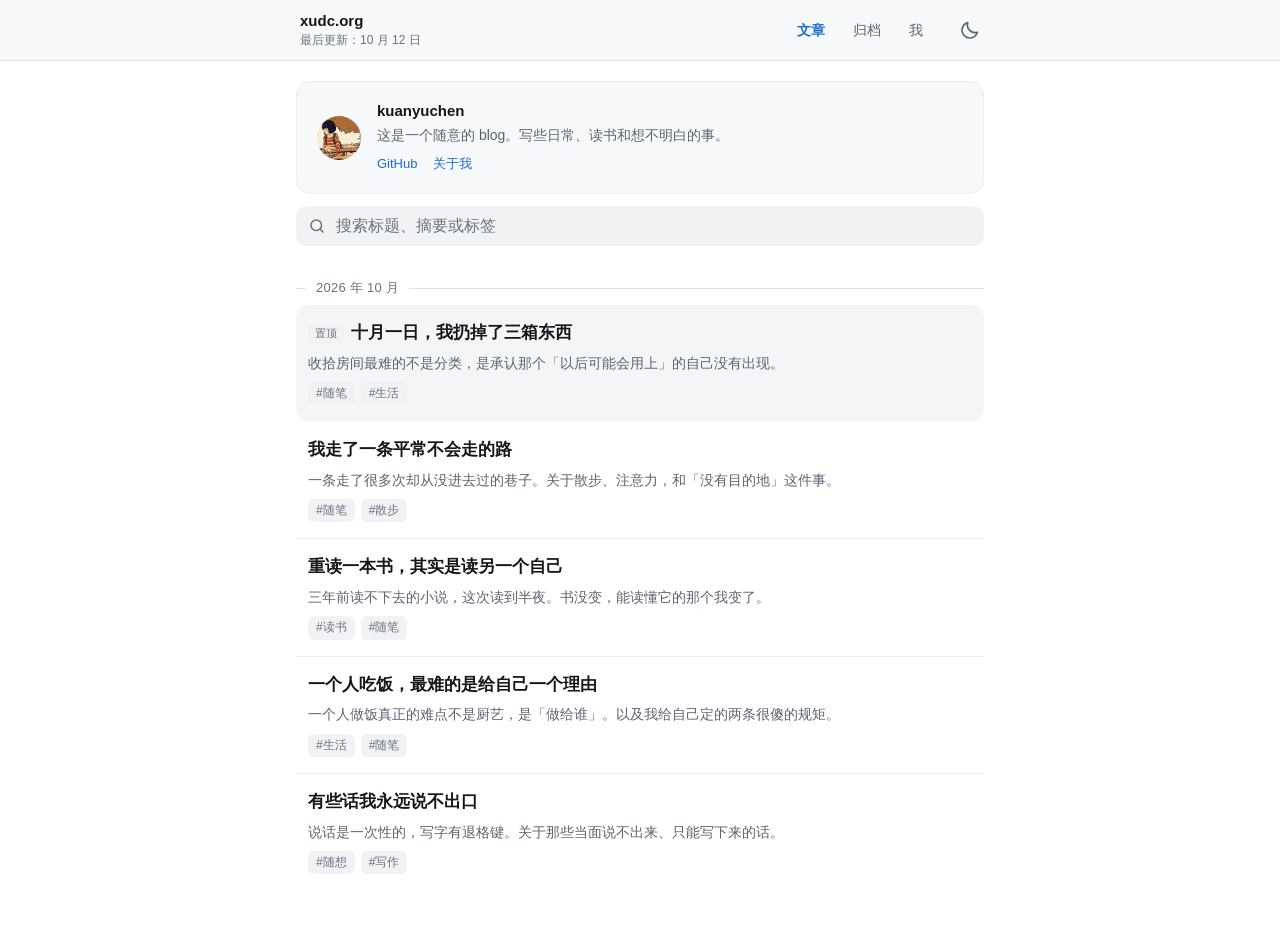
==== commit d794a47b: "去掉头像上压着的占位字母 K；把页面生成逻辑抽成 js/content.js 头像那块：   .intro-avatar 和 .hero-avatar 里各写着一个字母 "K"，是最早还没有图片时的 " ====
--- a/index.html
+++ b/index.html
@@ -61,7 +61,7 @@
        页面一打开就是搜索框加列表的话，太像一份没有署名的公文。
        手机上自动变成竖排（见 style.css 第 16 节）。 -->
   <section class="intro">
-    <div class="intro-avatar" style="background-image: url('img/touxiang.jpg')" aria-hidden="true">K</div>
+    <div class="intro-avatar" style="background-image: url('img/touxiang.jpg')" aria-hidden="true"></div>
     <div class="intro-text">
       <h2 class="intro-name">kuanyuchen</h2>
       <p class="intro-bio">这是一个随意的 blog。写些日常、读书和想不明白的事。</p>
@@ -95,10 +95,6 @@
 
       <ul class="post-list">
 
-        <!-- 置顶：data-pin 里的数字是排序用的，1 最靠前。
-             想调整置顶的先后顺序，改这个数字就行，不用搬动整段 HTML。
-             这个功能要有 JavaScript 才生效；不过随便哪一条标着 data-pin，
-             静态 HTML 本来就是排在最前面的，所以关掉脚本也不会乱。 -->
         <li class="post is-pinned" data-pin="1" data-tags="随笔 生活">
           <a class="post-link" href="posts/tidy-the-drawer.html">
             <h3 class="post-title"><span class="pin-badge">置顶</span>十月一日，我扔掉了三箱东西</h3>
@@ -131,14 +127,6 @@
           </a>
         </li>
 
-        <!-- data-newest 标出最新的那一篇（不一定是最上面那条，因为置顶会在最前面）。
-             data-date 是它的日期 —— 顶栏的「最后更新：10 月 12 日」就是从这里算的。
-
-             为什么日期要单独写一份：列表里的日期是由月份标题（2026 年 10 月）
-             承担的，每条文章里【故意不写】<time>。所以 app.js 在列表里找不到
-             <time> 元素，只能读这个属性。写完整格式（年-月-日），
-             和文章页里 <time datetime> 的写法保持一致。
-             加新文章时：把 data-newest 和 data-date 一起挪到新的那一条上。 -->
         <li class="post" data-tags="随想 写作" data-newest data-date="2026-10-12">
           <a class="post-link" href="posts/things-i-cant-say.html">
             <h3 class="post-title">有些话我永远说不出口</h3>
--- a/css/style.css
+++ b/css/style.css
@@ -472,6 +472,32 @@
   overflow: hidden;
 }
 
+/* 标题前面那枚「置顶」角标。
+   ⚠️ 它是 .post-title 的【行内】子元素。这一点很关键：
+      .post-title 上面用了 -webkit-box 来做两行截断，如果把角标写成
+      display: block（或者套一层 <div>），盒模型会从"文字流"变成"块级"，
+      两行截断和 baseline 对齐都会出问题。所以这里只能改行内的那些属性。
+
+   它还必须是行内盒，不能靠 float/margin 定位 —— 因为标题可能占两行，
+   角标要跟着第一行的文字走。 */
+.pin-badge {
+  display: inline-block;
+  /* 用 middle 而不是 baseline：角标比正文小，按基线对齐会明显偏低 */
+  vertical-align: middle;
+  margin-right: 7px;
+  padding: 1px 7px;
+  border-radius: 5px;
+  background: var(--bg-sunken);
+  color: var(--text-meta);
+  font-size: 11px;
+  font-weight: 500;
+  line-height: 1.7;
+  /* 标题里可能出现换行，但角标这两个字自己不许断开 */
+  white-space: nowrap;
+  /* 角标是给孩子看的标记，被复制标题时不该带上它 */
+  user-select: none;
+}
+
 .post-summary {
   margin: 6px 0 0;
   font-size: 14px;
@@ -551,20 +577,18 @@
   text-align: center;
 }
 
+/* 头像是一个空的圆形 div，图片放在 background-image 里（写在 HTML 的行内 style 上，
+   方便换图时只改 HTML）。里面不放任何文字 —— 早先里面写了一个字母当占位，
+   加了图片之后它就压在照片上面了。background-color 只在图片还没加载出来时露个底色。 */
 .hero-avatar {
   width: 84px;
   height: 84px;
   margin: 0 auto 14px;
   border-radius: 50%;
-  display: grid;
-  place-items: center;
   background-color: var(--bg-sunken);
   background-size: cover;
   background-position: center;
-  color: var(--text-sub);
-  font-size: 32px;
-  font-weight: 600;
-  user-select: none;
+  background-repeat: no-repeat;
 }
 
 .hero-name {
@@ -807,21 +831,16 @@
   background: var(--bg-soft);
 }
 
+/* 同上：空 div + background-image，里面不留文字 */
 .intro-avatar {
   flex: none;
   width: 44px;
   height: 44px;
   border-radius: 50%;
-  display: grid;
-  place-items: center;
   background-color: var(--bg-sunken);
   background-size: cover;
   background-position: center;
   background-repeat: no-repeat;
-  color: var(--text-sub);
-  font-size: 18px;
-  font-weight: 600;
-  user-select: none;
 }
 
 .intro-text {
@@ -943,18 +962,30 @@
    浏览器在图片还没下载完的时候，就能靠它俩按比例把位置占好；
    不写的话图片一到，下面所有内容一起往下跳。
 
-   排版规则（全靠 grid 的 auto-fit，不用为 1 张、2 张、3 张分别写样式）：
-     一张图 → 铺满整行
-     两张图 → 并排两列
-     三张以上 → 自动折行，统一裁成正方形（取中间那块）
-
-   这个 .feed-figure 横跨整个内容列，比正文段落宽，视觉上是一块"照片墙"。
-   如果你想让图跟着文字缩进，把下面 max-width 那行删掉即可。
+   排版规则：
+     一张图   → 不放大，最宽就是 --feed-img 那个尺寸
+     两张图   → 并排两列
+     三张以上 → 自动折行，每行几张由屏幕宽度决定
+
+   ⚠️ 以前是"一张图铺满整行"，已经改掉。
+      内容列在电脑上宽 720px，一张图铺满就是 720px 宽、将近 400px 高 ——
+      一张随手拍的照片不该在页面里占那么大一块，把下面的文字全压下去。
+      现在不管几张图，单张的尺寸都跟"两张并排"时差不多。
    ============================================================================ */
 .feed-figure {
+  /* 单张图的最大宽度。想更大/更小就改这一个数字。 */
+  --feed-img: 360px;
+
   display: grid;
-  grid-template-columns: repeat(auto-fit, minmax(140px, 1fr));
+  /* 每格最小 130px：够小，所以一张图不会被拉成一整行；
+     这个数字同时决定了一行最多挤几张 */
+  grid-template-columns: repeat(auto-fit, minmax(130px, 1fr));
   gap: 6px;
+  /* ⚠️ max-width 加在【容器】上，不是加在 img 上。
+     加在容器上，grid 的列宽跟着容器一起缩：一张图 360px、两张各 177px、
+     三张各 116px —— 全都自动变小，不用写任何断点。
+     如果加在 img 上，列还是 720px 宽（图缩在列的左边），布局会歪。 */
+  max-width: var(--feed-img);
   margin: 12px 0 4px;
 }
 
@@ -1009,7 +1040,6 @@
   .intro-avatar {
     width: 56px;
     height: 56px;
-    font-size: 22px;
     margin: 0 auto 10px;
   }
 
